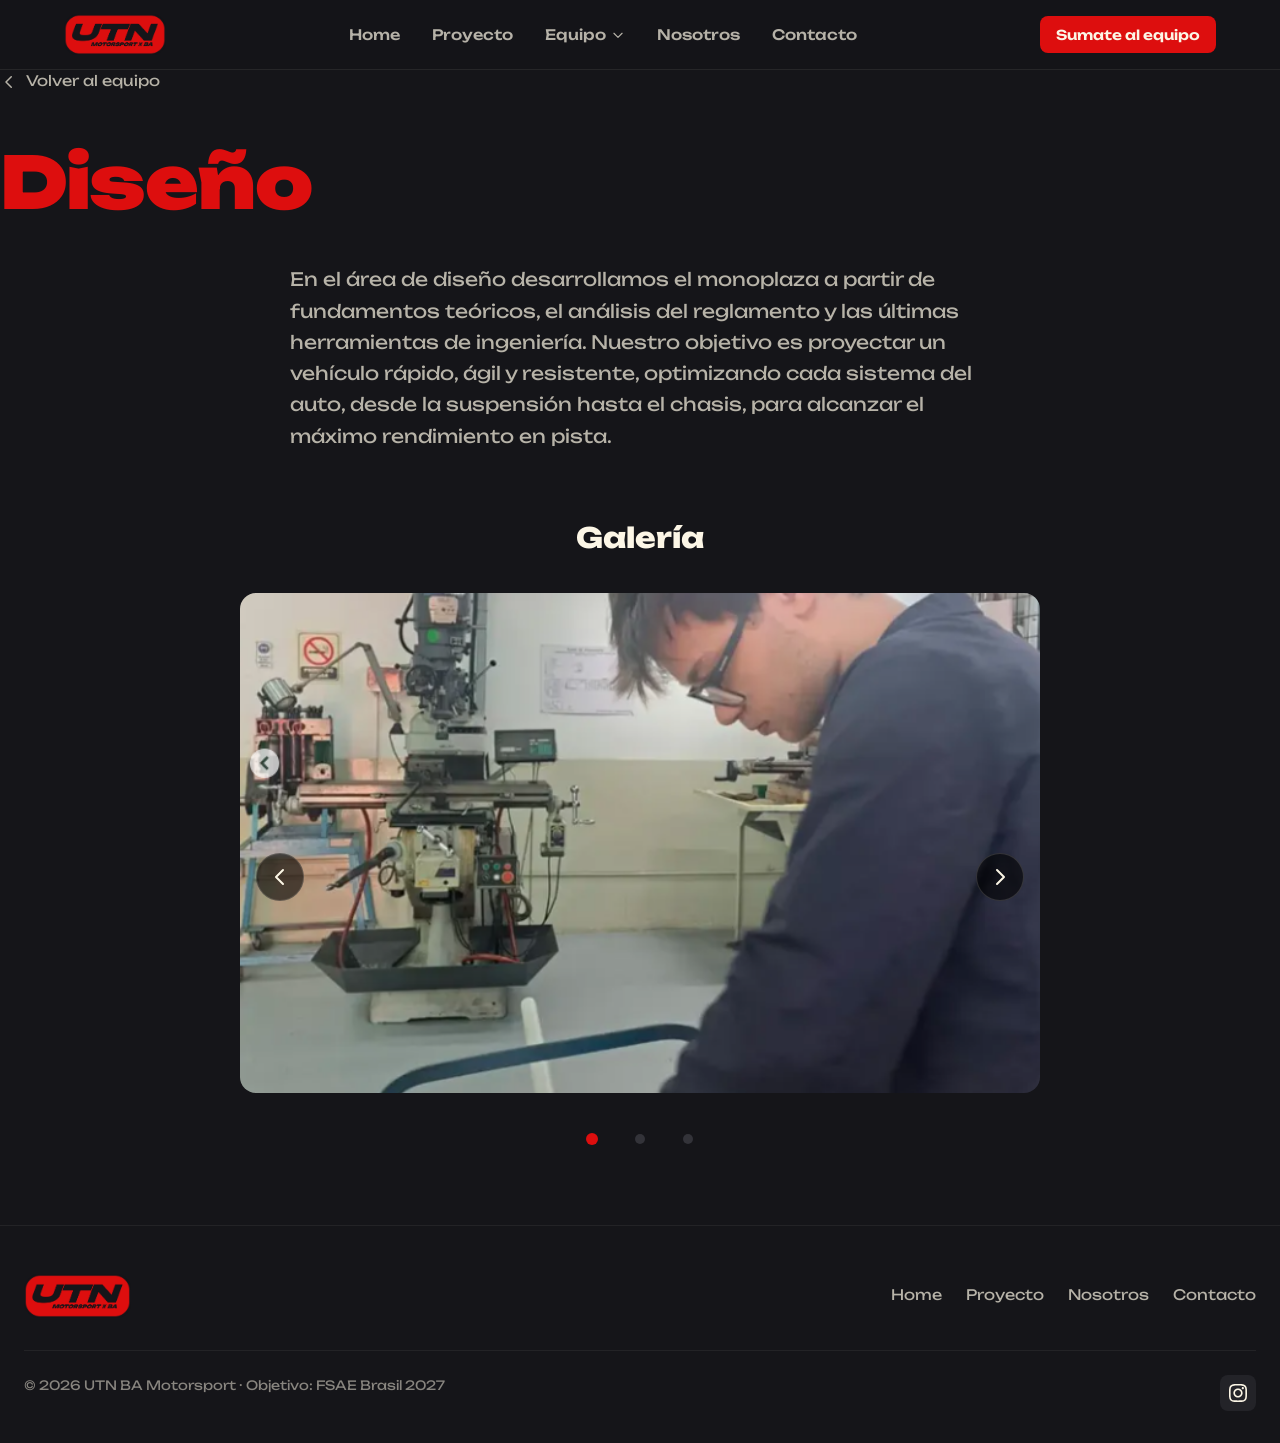
==== equipo/diseno/index.html @ 84226875 "refactor: extract CSS to external files + site audit fixes (a11y, SEO, performance) - Extract inline" ====
<!DOCTYPE html>
<html lang="es">
<head>
  <meta charset="UTF-8">
  <meta name="viewport" content="width=device-width, initial-scale=1.0">
  <meta name="description" content="Equipo de Diseño - UTN FRBA Motorsport Formula Student">
  <meta name="theme-color" content="#151519">
  <title>Diseño | UTN FRBA Motorsport</title>
  <link rel="icon" type="image/png" href="../../assets/img/logo.png">
  <link rel="canonical" href="https://mgazario.github.io/equipo/diseno/index.html">
  <meta property="og:type" content="website">
  <meta property="og:title" content="Diseño — UTN FRBA Motorsport">
  <meta property="og:description" content="Equipo de Diseño del proyecto Formula SAE de la UTN FRBA.">
  <meta property="og:url" content="https://mgazario.github.io/equipo/diseno/index.html">
  <meta property="og:image" content="https://mgazario.github.io/assets/img/logo.png">
  <meta property="og:locale" content="es_AR">
  <link rel="preconnect" href="https://fonts.googleapis.com">
  <link rel="preconnect" href="https://fonts.gstatic.com" crossorigin>
  <link href="https://fonts.googleapis.com/css2?family=Unbounded:wght@400;500;600;700;800;900&display=swap" rel="stylesheet">

  <!-- Styles -->
  <link rel="stylesheet" href="../../styles/global.css">
  <link rel="stylesheet" href="../../styles/equipo.css">
</head>
<body>
  <!-- Header cargado dinámicamente -->
  <div id="site-header"></div>

  <main class="main">
    <section class="hero" aria-labelledby="hero-title">
      <div class="hero__container">
        <a href="../../index.html#equipo" class="hero__back">
          <svg xmlns="http://www.w3.org/2000/svg" fill="none" viewBox="0 0 24 24" stroke="currentColor" stroke-width="2">
            <path stroke-linecap="round" stroke-linejoin="round" d="M15 19l-7-7 7-7" />
          </svg>
          Volver al equipo
        </a>
        <h1 id="hero-title" class="hero__title">Diseño</h1>
        <p class="hero__description">
          En el área de diseño desarrollamos el monoplaza a partir de fundamentos teóricos, el análisis del reglamento y las últimas herramientas de ingeniería. Nuestro objetivo es proyectar un vehículo rápido, ágil y resistente, optimizando cada sistema del auto, desde la suspensión hasta el chasis, para alcanzar el máximo rendimiento en pista.
        </p>
      </div>
    </section>

    <section class="gallery" aria-labelledby="gallery-title">
      <div class="gallery__container">
        <h2 id="gallery-title" class="gallery__title">Galería</h2>

        <div class="carousel">
          <div class="carousel__viewport">
            <div class="carousel__track">
              <div class="carousel__slide">
                <img src="../../assets/img/Taller1.png" alt="Trabajo en taller" width="800" height="500" loading="lazy">
              </div>
              <div class="carousel__slide">
                <img src="../../assets/img/Taller2.png" alt="Trabajo en taller" width="800" height="500" loading="lazy">
              </div>
              <div class="carousel__slide">
                <img src="../../assets/img/DisenioAuto.png" alt="Diseño del auto" width="800" height="500" loading="lazy">
              </div>
            </div>
          </div>

          <button class="carousel__btn carousel__btn--prev" aria-label="Anterior">
            <svg xmlns="http://www.w3.org/2000/svg" fill="none" viewBox="0 0 24 24" stroke="currentColor" stroke-width="2">
              <path stroke-linecap="round" stroke-linejoin="round" d="M15 19l-7-7 7-7" />
            </svg>
          </button>
          <button class="carousel__btn carousel__btn--next" aria-label="Siguiente">
            <svg xmlns="http://www.w3.org/2000/svg" fill="none" viewBox="0 0 24 24" stroke="currentColor" stroke-width="2">
              <path stroke-linecap="round" stroke-linejoin="round" d="M9 5l7 7-7 7" />
            </svg>
          </button>

          <div class="carousel__dots"></div>
        </div>
      </div>
    </section>
  </main>

  <!-- Lightbox -->
  <div class="lightbox" id="lightbox" role="dialog" aria-modal="true" aria-label="Visor de imágenes">
    <div class="lightbox__content">
      <button class="lightbox__close" aria-label="Cerrar">
        <svg xmlns="http://www.w3.org/2000/svg" fill="none" viewBox="0 0 24 24" stroke="currentColor" stroke-width="2">
          <path stroke-linecap="round" stroke-linejoin="round" d="M6 18L18 6M6 6l12 12" />
        </svg>
      </button>
      <button class="lightbox__nav lightbox__nav--prev" aria-label="Anterior">
        <svg xmlns="http://www.w3.org/2000/svg" fill="none" viewBox="0 0 24 24" stroke="currentColor" stroke-width="2">
          <path stroke-linecap="round" stroke-linejoin="round" d="M15 19l-7-7 7-7" />
        </svg>
      </button>
      <img class="lightbox__img" src="" alt="">
      <button class="lightbox__nav lightbox__nav--next" aria-label="Siguiente">
        <svg xmlns="http://www.w3.org/2000/svg" fill="none" viewBox="0 0 24 24" stroke="currentColor" stroke-width="2">
          <path stroke-linecap="round" stroke-linejoin="round" d="M9 5l7 7-7 7" />
        </svg>
      </button>
    </div>
  </div>

  <!-- Footer cargado dinámicamente -->
  <div id="site-footer"></div>

  <!-- Componentes compartidos -->
  <script src="../../components/load-components.js"></script>

  <script>
    // Carousel
    const track = document.querySelector('.carousel__track');
    const slides = document.querySelectorAll('.carousel__slide');
    const prevBtn = document.querySelector('.carousel__btn--prev');
    const nextBtn = document.querySelector('.carousel__btn--next');
    const dotsContainer = document.querySelector('.carousel__dots');
    let currentIndex = 0;

    // Create dots
    slides.forEach((_, i) => {
      const dot = document.createElement('button');
      dot.className = 'carousel__dot' + (i === 0 ? ' carousel__dot--active' : '');
      dot.setAttribute('aria-label', 'Diapositiva ' + (i + 1));
      dot.addEventListener('click', () => goToSlide(i));
      dotsContainer.appendChild(dot);
    });

    const dots = document.querySelectorAll('.carousel__dot');

    function updateCarousel() {
      track.style.transform = `translateX(-${currentIndex * 100}%)`;
      dots.forEach((dot, i) => {
        dot.classList.toggle('carousel__dot--active', i === currentIndex);
      });
    }

    function goToSlide(index) {
      currentIndex = index;
      updateCarousel();
    }

    prevBtn.addEventListener('click', () => {
      currentIndex = (currentIndex - 1 + slides.length) % slides.length;
      updateCarousel();
    });

    nextBtn.addEventListener('click', () => {
      currentIndex = (currentIndex + 1) % slides.length;
      updateCarousel();
    });

    // Lightbox
    const lightbox = document.getElementById('lightbox');
    const lightboxImg = lightbox.querySelector('.lightbox__img');
    const lightboxClose = lightbox.querySelector('.lightbox__close');
    const lightboxPrev = lightbox.querySelector('.lightbox__nav--prev');
    const lightboxNext = lightbox.querySelector('.lightbox__nav--next');
    let lightboxIndex = 0;

    const images = Array.from(slides).map(slide => ({
      src: slide.querySelector('img').src,
      alt: slide.querySelector('img').alt
    }));

    slides.forEach((slide, i) => {
      slide.querySelector('img').addEventListener('click', () => {
        lightboxIndex = i;
        openLightbox();
      });
    });

    function openLightbox() {
      lightboxImg.src = images[lightboxIndex].src;
      lightboxImg.alt = images[lightboxIndex].alt;
      lightbox.classList.add('lightbox--open');
      document.body.style.overflow = 'hidden';
    }

    function closeLightbox() {
      lightbox.classList.remove('lightbox--open');
      document.body.style.overflow = '';
    }

    lightboxClose.addEventListener('click', closeLightbox);
    lightbox.addEventListener('click', (e) => {
      if (e.target === lightbox) closeLightbox();
    });

    lightboxPrev.addEventListener('click', (e) => {
      e.stopPropagation();
      lightboxIndex = (lightboxIndex - 1 + images.length) % images.length;
      lightboxImg.src = images[lightboxIndex].src;
      lightboxImg.alt = images[lightboxIndex].alt;
    });

    lightboxNext.addEventListener('click', (e) => {
      e.stopPropagation();
      lightboxIndex = (lightboxIndex + 1) % images.length;
      lightboxImg.src = images[lightboxIndex].src;
      lightboxImg.alt = images[lightboxIndex].alt;
    });

    // Keyboard navigation
    document.addEventListener('keydown', (e) => {
      if (!lightbox.classList.contains('lightbox--open')) return;
      if (e.key === 'Escape') closeLightbox();
      if (e.key === 'ArrowLeft') lightboxPrev.click();
      if (e.key === 'ArrowRight') lightboxNext.click();
    });
  </script>
</body>
</html>
---- styles/global.css ----
/* ========================================
   Global Styles — UTN FRBA Motorsport
   Compartido por todas las páginas
   ======================================== */

/* ========================================
   CSS Variables & Reset
   ======================================== */
:root {
  --color-black: #151519;
  --color-gray-dark: #1c1c21;
  --color-gray: #232328;
  --color-gray-light: #333339;
  --color-white: #fcf6e6;
  --color-white-muted: rgba(252, 246, 230, 0.7);
  --color-white-subtle: rgba(252, 246, 230, 0.5);
  --color-red: #dd0e0e;
  --color-red-hover: #bb0c0c;
  --color-red-glow: rgba(221, 14, 14, 0.3);
  --font-family: 'Unbounded', sans-serif;
  --max-width: 1600px;
  --header-height: 70px;
}

*, *::before, *::after {
  box-sizing: border-box;
  margin: 0;
  padding: 0;
}

html {
  scroll-behavior: smooth;
}

body {
  font-family: var(--font-family);
  background-color: var(--color-black);
  color: var(--color-white);
  line-height: 1.6;
  -webkit-font-smoothing: antialiased;
}

h1, h2, h3, h4, h5, h6 {
  font-family: var(--font-family);
}

img {
  max-width: 100%;
  height: auto;
  display: block;
}

a {
  color: inherit;
  text-decoration: none;
}

/* Focus visible for accessibility */
:focus-visible {
  outline: 2px solid var(--color-red);
  outline-offset: 2px;
}

::selection {
  background-color: var(--color-red-glow);
  color: var(--color-white);
}

/* ========================================
   Header / Navigation
   ======================================== */
.header {
  position: fixed;
  top: 0;
  left: 0;
  right: 0;
  z-index: 100;
  background: rgba(21, 21, 25, 0.85);
  backdrop-filter: blur(12px);
  -webkit-backdrop-filter: blur(12px);
  border-bottom: 1px solid rgba(252, 246, 230, 0.08);
  height: var(--header-height);
}

.header__container {
  max-width: var(--max-width);
  margin: 0 auto;
  padding: 0 2rem;
  height: 100%;
  display: flex;
  align-items: center;
  justify-content: space-between;
}

@media (min-width: 1200px) {
  .header__container {
    padding: 0 4rem;
  }
}

.header__logo {
  display: flex;
  align-items: center;
}

.header__logo-img {
  height: 42px;
  width: auto;
  object-fit: contain;
  border-radius: 6px;
}

/* Hamburger button (mobile) */
.header__hamburger {
  display: flex;
  flex-direction: column;
  justify-content: center;
  gap: 5px;
  width: 44px;
  height: 44px;
  padding: 10px;
  background: transparent;
  border: none;
  cursor: pointer;
  z-index: 110;
}

.header__hamburger-line {
  display: block;
  width: 100%;
  height: 2px;
  background: var(--color-white);
  border-radius: 2px;
  transition: transform 0.3s ease, opacity 0.3s ease;
}

/* Hamburger → X animation when open */
.header__hamburger[aria-expanded="true"] .header__hamburger-line:nth-child(1) {
  transform: translateY(7px) rotate(45deg);
}

.header__hamburger[aria-expanded="true"] .header__hamburger-line:nth-child(2) {
  opacity: 0;
}

.header__hamburger[aria-expanded="true"] .header__hamburger-line:nth-child(3) {
  transform: translateY(-7px) rotate(-45deg);
}

/* Nav — hidden on mobile by default */
.nav {
  display: none;
}

/* Mobile nav overlay */
.nav--open {
  display: flex;
  position: fixed;
  inset: 0;
  top: var(--header-height);
  background: rgba(21, 21, 25, 0.98);
  backdrop-filter: blur(12px);
  -webkit-backdrop-filter: blur(12px);
  z-index: 99;
  padding: 2rem;
  overflow-y: auto;
}

.nav--open .nav__list {
  flex-direction: column;
  align-items: flex-start;
  gap: 0;
  width: 100%;
}

.nav--open .nav__list > li {
  width: 100%;
  border-bottom: 1px solid rgba(252, 246, 230, 0.06);
}

.nav--open .nav__link {
  display: block;
  padding: 1rem 0;
  font-size: 1.1rem;
}

.nav--open .nav__dropdown-toggle {
  padding: 1rem 0;
  font-size: 1.1rem;
  width: 100%;
  justify-content: space-between;
}

.nav--open .nav__dropdown {
  position: static;
  transform: none;
  margin-top: 0;
  background: transparent;
  backdrop-filter: none;
  border: none;
  border-radius: 0;
  padding: 0 0 0.5rem 1rem;
  opacity: 1;
  visibility: visible;
  display: none;
}

.nav--open .nav__dropdown[data-open="true"] {
  display: block;
}

.nav--open .nav__dropdown-link {
  padding: 0.75rem 0;
  font-size: 1rem;
}

.nav__list {
  display: flex;
  align-items: center;
  gap: 2rem;
  list-style: none;
}

.nav__link {
  font-size: 0.9rem;
  font-weight: 500;
  color: var(--color-white-muted);
  transition: color 0.2s ease;
}

.nav__link:hover {
  color: var(--color-white);
}

/* Dropdown */
.nav__item {
  position: relative;
}

.nav__dropdown-toggle {
  display: flex;
  align-items: center;
  gap: 0.35rem;
  font-family: inherit;
  font-size: 0.9rem;
  font-weight: 500;
  color: var(--color-white-muted);
  background: transparent;
  border: none;
  cursor: pointer;
  transition: color 0.2s ease;
  padding: 0;
}

.nav__dropdown-toggle:hover {
  color: var(--color-white);
}

.nav__dropdown-toggle svg {
  width: 14px;
  height: 14px;
  transition: transform 0.2s ease;
}

.nav__item:hover .nav__dropdown-toggle svg,
.nav__dropdown-toggle[aria-expanded="true"] svg {
  transform: rotate(180deg);
}

.nav__dropdown {
  position: absolute;
  top: 100%;
  left: 50%;
  transform: translateX(-50%);
  min-width: 200px;
  padding: 0.5rem 0;
  margin-top: 0.75rem;
  background: rgba(28, 28, 33, 0.95);
  backdrop-filter: blur(12px);
  border: 1px solid rgba(252, 246, 230, 0.1);
  border-radius: 12px;
  opacity: 0;
  visibility: hidden;
  transition: opacity 0.2s ease, visibility 0.2s ease;
}

/* Show dropdown on hover AND keyboard focus-within AND aria-expanded */
.nav__item:hover .nav__dropdown,
.nav__item:focus-within .nav__dropdown,
.nav__dropdown-toggle[aria-expanded="true"] + .nav__dropdown {
  opacity: 1;
  visibility: visible;
}

.nav__dropdown-link {
  display: block;
  padding: 0.6rem 1.25rem;
  font-size: 0.85rem;
  color: var(--color-white-muted);
  transition: background-color 0.15s ease, color 0.15s ease;
}

.nav__dropdown-link:hover,
.nav__dropdown-link:focus-visible {
  background: rgba(252, 246, 230, 0.05);
  color: var(--color-white);
}

.header__cta {
  display: inline-flex;
}

/* Show desktop nav, hide hamburger on larger screens */
@media (min-width: 768px) {
  .nav {
    display: block;
  }

  .header__hamburger {
    display: none;
  }

  .nav--open {
    display: block;
    position: static;
    background: none;
    backdrop-filter: none;
    padding: 0;
    overflow: visible;
  }
}

/* ========================================
   Buttons
   ======================================== */
.btn {
  display: inline-flex;
  align-items: center;
  justify-content: center;
  gap: 0.5rem;
  padding: 0.75rem 1.5rem;
  font-family: inherit;
  font-size: 0.9rem;
  font-weight: 600;
  border-radius: 8px;
  border: none;
  cursor: pointer;
  transition: all 0.2s ease;
}

.btn--primary {
  background-color: var(--color-red);
  color: var(--color-white);
}

.btn--primary:hover {
  background-color: var(--color-red-hover);
}

.btn--secondary {
  background-color: transparent;
  color: var(--color-white-muted);
  border: 1px solid rgba(252, 246, 230, 0.15);
}

.btn--secondary:hover {
  background-color: rgba(252, 246, 230, 0.05);
  color: var(--color-white);
}

.btn--small {
  padding: 0.5rem 1rem;
  font-size: 0.85rem;
}

/* ========================================
   Main content offset (for fixed header)
   ======================================== */
.main {
  padding-top: var(--header-height);
}

/* ========================================
   Footer
   ======================================== */
.footer {
  background: var(--color-black);
  border-top: 1px solid rgba(252, 246, 230, 0.06);
  padding: 3rem 1.5rem 2rem;
}

.footer__container {
  max-width: var(--max-width);
  margin: 0 auto;
}

.footer__main {
  display: flex;
  flex-direction: column;
  gap: 2rem;
  padding-bottom: 2rem;
  border-bottom: 1px solid rgba(252, 246, 230, 0.06);
}

@media (min-width: 768px) {
  .footer__main {
    flex-direction: row;
    justify-content: space-between;
    align-items: center;
  }
}

.footer__brand {
  display: flex;
  align-items: center;
}

.footer__logo {
  height: 44px;
  width: auto;
  object-fit: contain;
  border-radius: 6px;
}

.footer__links {
  display: flex;
  gap: 1.5rem;
}

.footer__link {
  font-size: 0.9rem;
  color: var(--color-white-muted);
  transition: color 0.2s ease;
}

.footer__link:hover {
  color: var(--color-white);
}

.footer__bottom {
  padding-top: 1.5rem;
  display: flex;
  flex-direction: column;
  gap: 1rem;
  text-align: center;
}

@media (min-width: 768px) {
  .footer__bottom {
    flex-direction: row;
    justify-content: space-between;
    text-align: left;
  }
}

.footer__copyright {
  font-size: 0.8rem;
  color: var(--color-white-subtle);
}

.footer__social {
  display: flex;
  justify-content: center;
  gap: 1rem;
}

@media (min-width: 768px) {
  .footer__social {
    justify-content: flex-end;
  }
}

.footer__social-link {
  width: 36px;
  height: 36px;
  background: var(--color-gray);
  border-radius: 8px;
  display: flex;
  align-items: center;
  justify-content: center;
  transition: background-color 0.2s ease;
}

.footer__social-link:hover {
  background: var(--color-gray-light);
}

.footer__social-link svg {
  width: 18px;
  height: 18px;
  color: var(--color-white);
}

/* ========================================
   Utility Classes
   ======================================== */
.sr-only {
  position: absolute;
  width: 1px;
  height: 1px;
  padding: 0;
  margin: -1px;
  overflow: hidden;
  clip: rect(0, 0, 0, 0);
  white-space: nowrap;
  border: 0;
}
---- styles/equipo.css ----
/* ========================================
   Equipo Page Styles — equipo/*/index.html
   Compartido por todas las subpáginas de equipo
   ======================================== */

/* ========================================
   Hero (Subpage)
   ======================================== */
.hero {
  padding: 5rem 1.5rem 3rem;
  text-align: center;
  border-bottom: 1px solid rgba(252, 246, 230, 0.06);
}

.hero__container {
  max-width: var(--max-width);
  margin: 0 auto;
}

.hero__back {
  display: inline-flex;
  align-items: center;
  gap: 0.5rem;
  font-size: 0.9rem;
  color: var(--color-white-muted);
  margin-bottom: 2rem;
  transition: color 0.2s ease;
}

.hero__back:hover {
  color: var(--color-white);
}

.hero__back svg {
  width: 18px;
  height: 18px;
}

.hero__title {
  font-size: clamp(2.75rem, 6vw, 4.5rem);
  font-weight: 900;
  letter-spacing: -0.02em;
  margin-bottom: 1.5rem;
  color: var(--color-red);
}

.hero__description {
  font-size: 1.15rem;
  color: var(--color-white-muted);
  max-width: 700px;
  margin: 0 auto;
  line-height: 1.7;
}

/* ========================================
   Gallery
   ======================================== */
.gallery {
  padding: 4rem 1.5rem;
}

.gallery__container {
  max-width: var(--max-width);
  margin: 0 auto;
}

.gallery__title {
  font-size: 1.75rem;
  font-weight: 800;
  margin-bottom: 2rem;
  text-align: center;
}

/* ========================================
   Carousel
   ======================================== */
.carousel {
  position: relative;
  max-width: 800px;
  margin: 0 auto;
}

.carousel__viewport {
  position: relative;
  overflow: hidden;
  border-radius: 16px;
  background: var(--color-gray);
  aspect-ratio: 16/10;
}

.carousel__track {
  display: flex;
  transition: transform 0.4s ease;
  height: 100%;
}

.carousel__slide {
  min-width: 100%;
  height: 100%;
}

.carousel__slide img {
  width: 100%;
  height: 100%;
  object-fit: cover;
  cursor: pointer;
}

.carousel__btn {
  position: absolute;
  top: 50%;
  transform: translateY(-50%);
  width: 48px;
  height: 48px;
  border-radius: 50%;
  background: rgba(0, 0, 0, 0.6);
  border: 1px solid rgba(252, 246, 230, 0.15);
  color: var(--color-white);
  cursor: pointer;
  display: flex;
  align-items: center;
  justify-content: center;
  transition: all 0.2s ease;
  z-index: 10;
}

.carousel__btn:hover {
  background: rgba(0, 0, 0, 0.8);
  border-color: rgba(252, 246, 230, 0.3);
}

.carousel__btn--prev {
  left: 1rem;
}

.carousel__btn--next {
  right: 1rem;
}

.carousel__btn svg {
  width: 24px;
  height: 24px;
}

.carousel__dots {
  display: flex;
  justify-content: center;
  gap: 0.25rem;
  margin-top: 1.5rem;
}

.carousel__dot {
  width: 44px;
  height: 44px;
  border-radius: 50%;
  background: transparent;
  border: none;
  cursor: pointer;
  transition: all 0.2s ease;
  position: relative;
  display: flex;
  align-items: center;
  justify-content: center;
}

/* Visual dot inside the touch target */
.carousel__dot::after {
  content: '';
  width: 10px;
  height: 10px;
  border-radius: 50%;
  background: var(--color-gray-light);
  transition: all 0.2s ease;
}

.carousel__dot--active::after {
  background: var(--color-red);
  transform: scale(1.2);
}

/* ========================================
   Lightbox
   ======================================== */
.lightbox {
  position: fixed;
  inset: 0;
  background: rgba(0, 0, 0, 0.95);
  z-index: 1000;
  display: flex;
  align-items: center;
  justify-content: center;
  opacity: 0;
  visibility: hidden;
  transition: opacity 0.3s ease, visibility 0.3s ease;
}

.lightbox--open {
  opacity: 1;
  visibility: visible;
}

.lightbox__content {
  position: relative;
  max-width: 90vw;
  max-height: 90vh;
}

.lightbox__img {
  max-width: 90vw;
  max-height: 90vh;
  object-fit: contain;
  border-radius: 8px;
}

.lightbox__close {
  position: absolute;
  top: -50px;
  right: 0;
  width: 40px;
  height: 40px;
  background: transparent;
  border: none;
  color: var(--color-white);
  cursor: pointer;
  display: flex;
  align-items: center;
  justify-content: center;
}

.lightbox__close svg {
  width: 32px;
  height: 32px;
}

.lightbox__nav {
  position: absolute;
  top: 50%;
  transform: translateY(-50%);
  width: 48px;
  height: 48px;
  border-radius: 50%;
  background: rgba(252, 246, 230, 0.1);
  border: 1px solid rgba(252, 246, 230, 0.2);
  color: var(--color-white);
  cursor: pointer;
  display: flex;
  align-items: center;
  justify-content: center;
  transition: all 0.2s ease;
}

.lightbox__nav:hover {
  background: rgba(252, 246, 230, 0.2);
}

.lightbox__nav--prev {
  left: -70px;
}

.lightbox__nav--next {
  right: -70px;
}

.lightbox__nav svg {
  width: 24px;
  height: 24px;
}

@media (max-width: 768px) {
  .lightbox__nav--prev {
    left: 10px;
  }
  .lightbox__nav--next {
    right: 10px;
  }
}
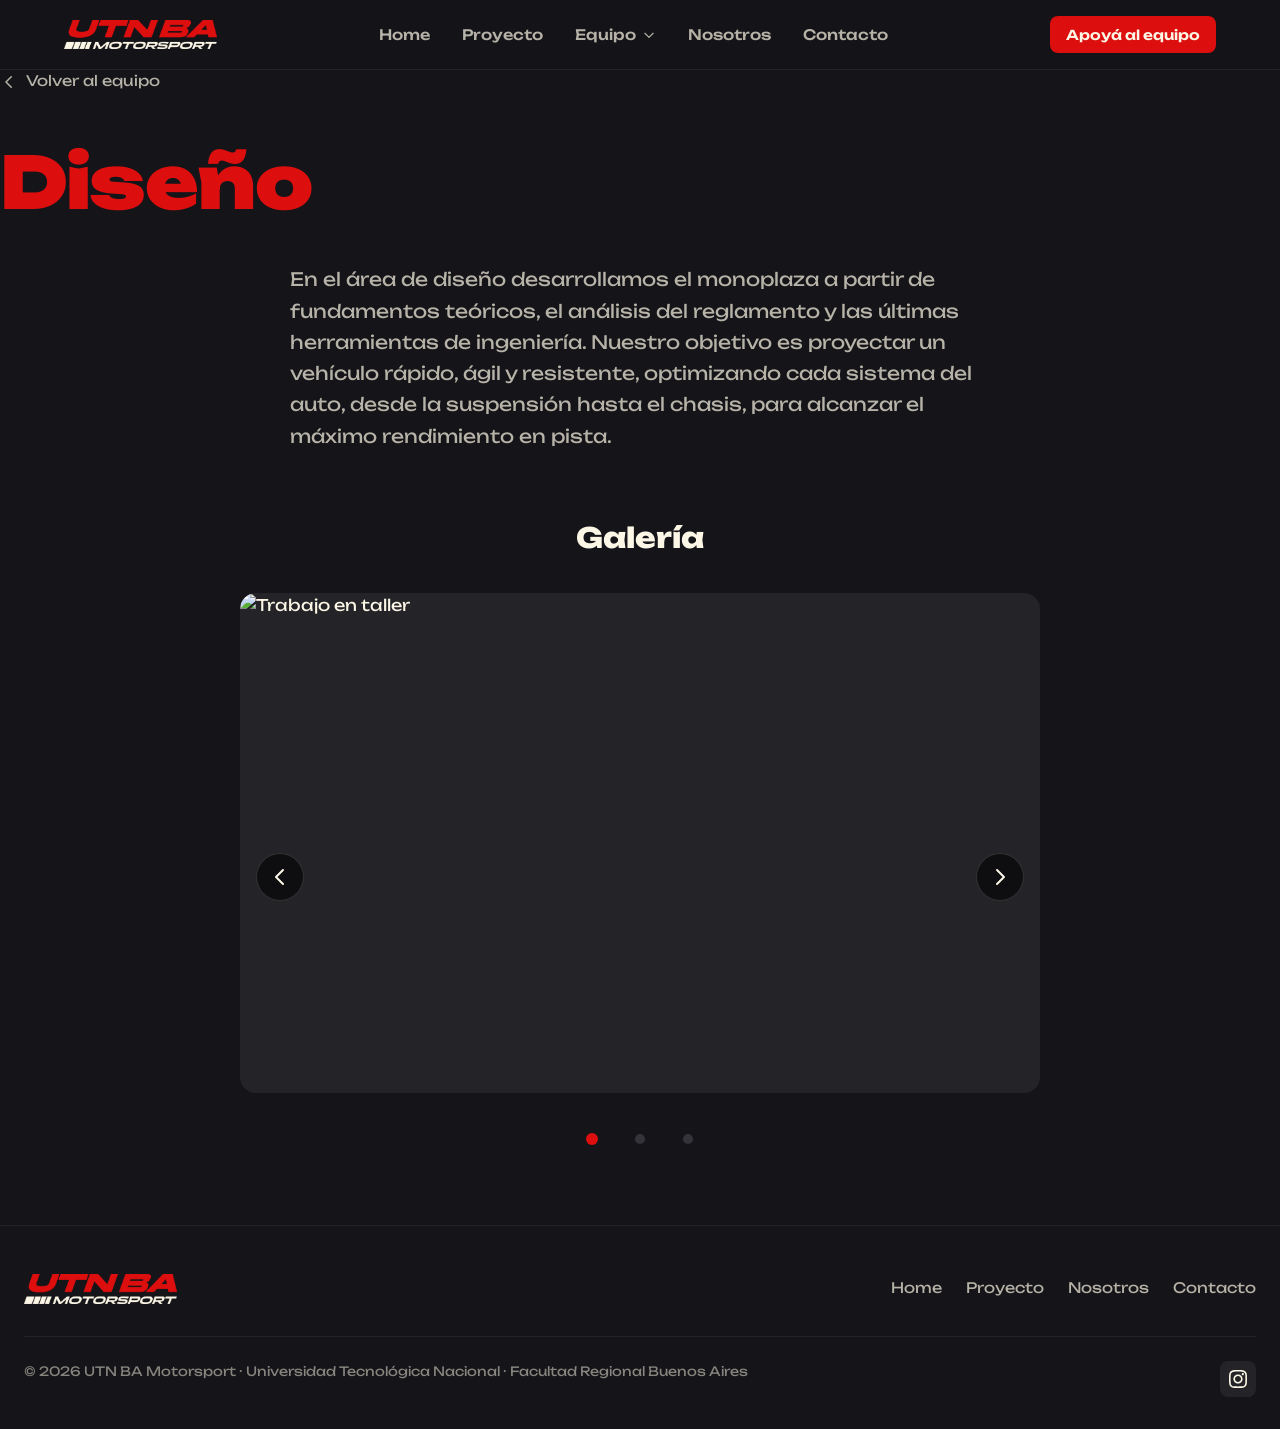
==== commit 534126c1: "Hero full-screen con render, rojo del logo y favicon cuadrado - Hero: render del auto a pantalla com" ====
--- a/equipo/diseno/index.html
+++ b/equipo/diseno/index.html
@@ -6,7 +6,7 @@
   <meta name="description" content="Equipo de Diseño - UTN FRBA Motorsport Formula Student">
   <meta name="theme-color" content="#151519">
   <title>Diseño | UTN FRBA Motorsport</title>
-  <link rel="icon" type="image/png" href="../../assets/img/logo.png">
+  <link rel="icon" type="image/png" href="../../assets/img/favicon.png">
   <link rel="canonical" href="https://mgazario.github.io/equipo/diseno/index.html">
   <meta property="og:type" content="website">
   <meta property="og:title" content="Diseño — UTN FRBA Motorsport">
--- a/styles/global.css
+++ b/styles/global.css
@@ -104,10 +104,9 @@
 }
 
 .header__logo-img {
-  height: 42px;
+  height: 30px;
   width: auto;
   object-fit: contain;
-  border-radius: 6px;
 }
 
 /* Hamburger button (mobile) */
@@ -358,8 +357,8 @@
 }
 
 .btn--secondary {
-  background-color: transparent;
-  color: var(--color-white-muted);
+  background-color: white;
+  color: #0c0c0f;
   border: 1px solid rgba(252, 246, 230, 0.15);
 }
 
@@ -416,10 +415,9 @@
 }
 
 .footer__logo {
-  height: 44px;
+  height: 30px;
   width: auto;
   object-fit: contain;
-  border-radius: 6px;
 }
 
 .footer__links {
--- a/styles/equipo.css
+++ b/styles/equipo.css
@@ -42,6 +42,7 @@
   letter-spacing: -0.02em;
   margin-bottom: 1.5rem;
   color: var(--color-red);
+  justify-self: center;
 }
 
 .hero__description {
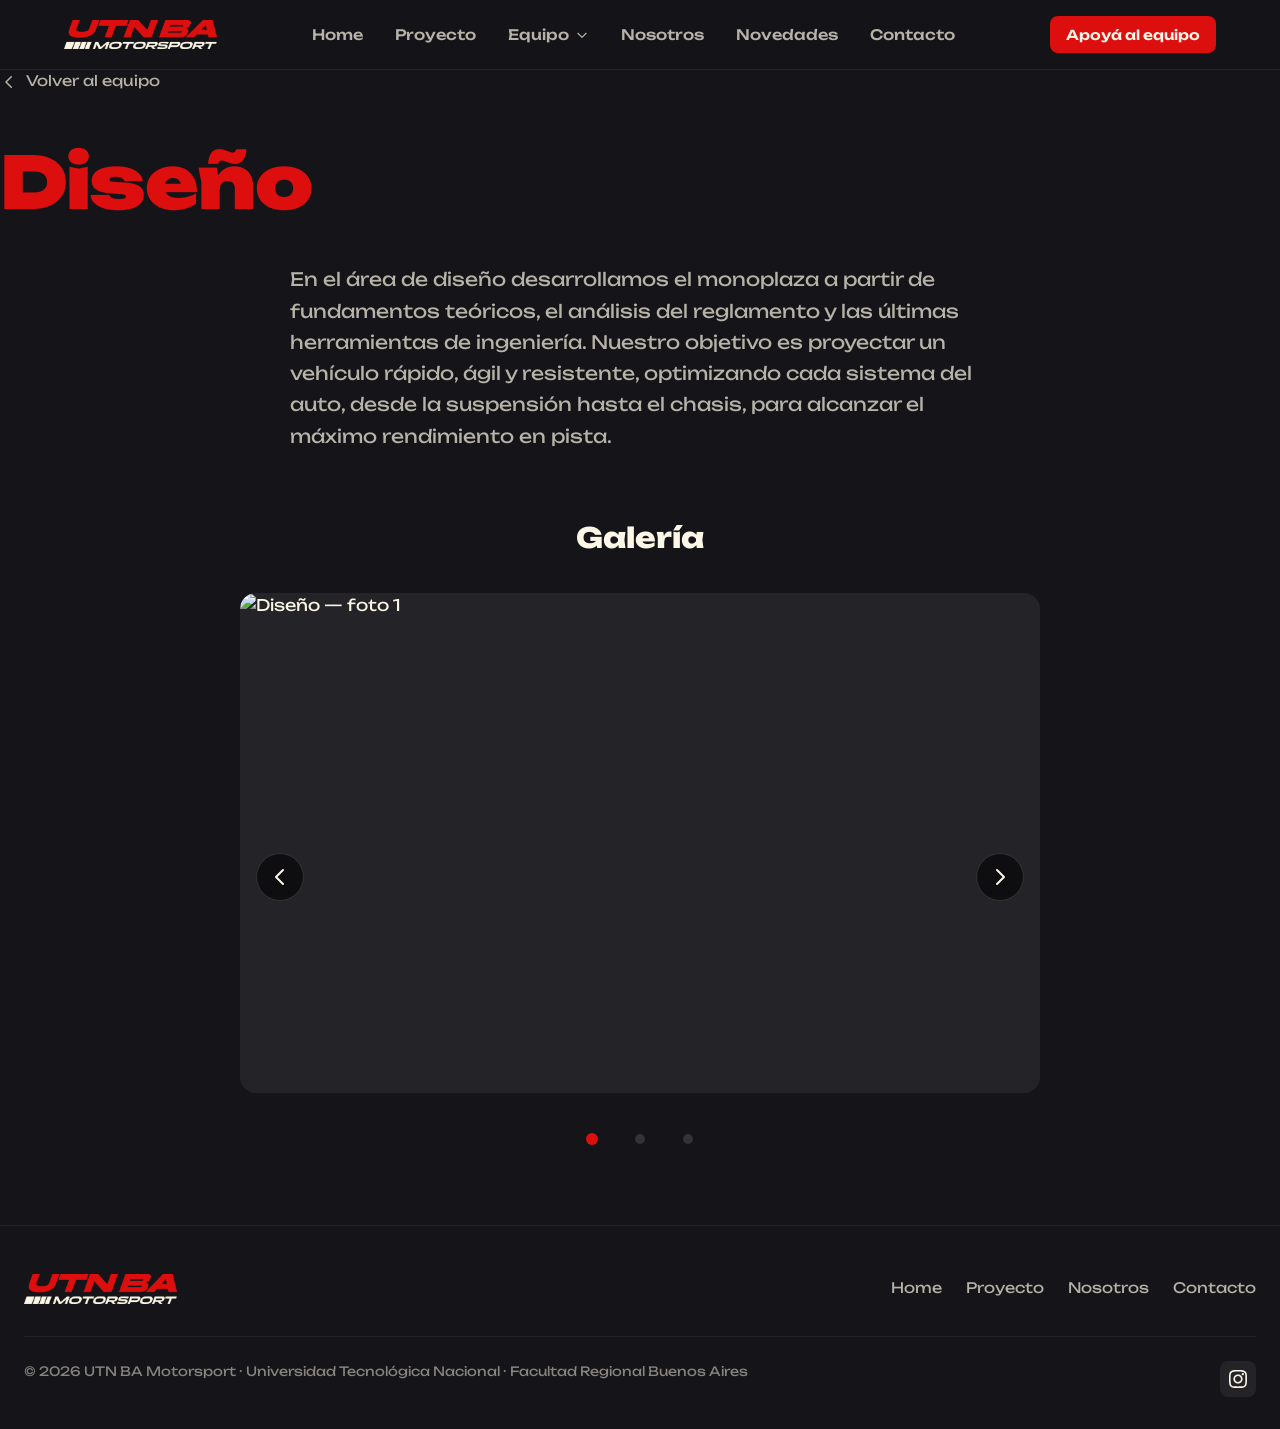
==== commit 6db1cd8b: "Agregar sección Novedades (redes + globitos) y definir fotos de áreas - Nueva sección "Novedades" en" ====
--- a/equipo/diseno/index.html
+++ b/equipo/diseno/index.html
@@ -19,8 +19,8 @@
   <link href="https://fonts.googleapis.com/css2?family=Unbounded:wght@400;500;600;700;800;900&display=swap" rel="stylesheet">
 
   <!-- Styles -->
-  <link rel="stylesheet" href="../../styles/global.css">
-  <link rel="stylesheet" href="../../styles/equipo.css">
+  <link rel="stylesheet" href="../../styles/global.css?v=7">
+  <link rel="stylesheet" href="../../styles/equipo.css?v=7">
 </head>
 <body>
   <!-- Header cargado dinámicamente -->
@@ -50,13 +50,13 @@
           <div class="carousel__viewport">
             <div class="carousel__track">
               <div class="carousel__slide">
-                <img src="../../assets/img/Taller1.png" alt="Trabajo en taller" width="800" height="500" loading="lazy">
+                <img src="../../assets/img/equipo/diseno1.jpg" alt="Diseño — foto 1" width="800" height="500" loading="lazy">
               </div>
               <div class="carousel__slide">
-                <img src="../../assets/img/Taller2.png" alt="Trabajo en taller" width="800" height="500" loading="lazy">
+                <img src="../../assets/img/equipo/diseno2.jpg" alt="Diseño — foto 2" width="800" height="500" loading="lazy">
               </div>
               <div class="carousel__slide">
-                <img src="../../assets/img/DisenioAuto.png" alt="Diseño del auto" width="800" height="500" loading="lazy">
+                <img src="../../assets/img/equipo/diseno3.jpg" alt="Diseño — foto 3" width="800" height="500" loading="lazy">
               </div>
             </div>
           </div>
--- a/styles/global.css
+++ b/styles/global.css
@@ -383,6 +383,8 @@
    Footer
    ======================================== */
 .footer {
+  position: relative;
+  z-index: 1;
   background: var(--color-black);
   border-top: 1px solid rgba(252, 246, 230, 0.06);
   padding: 3rem 1.5rem 2rem;
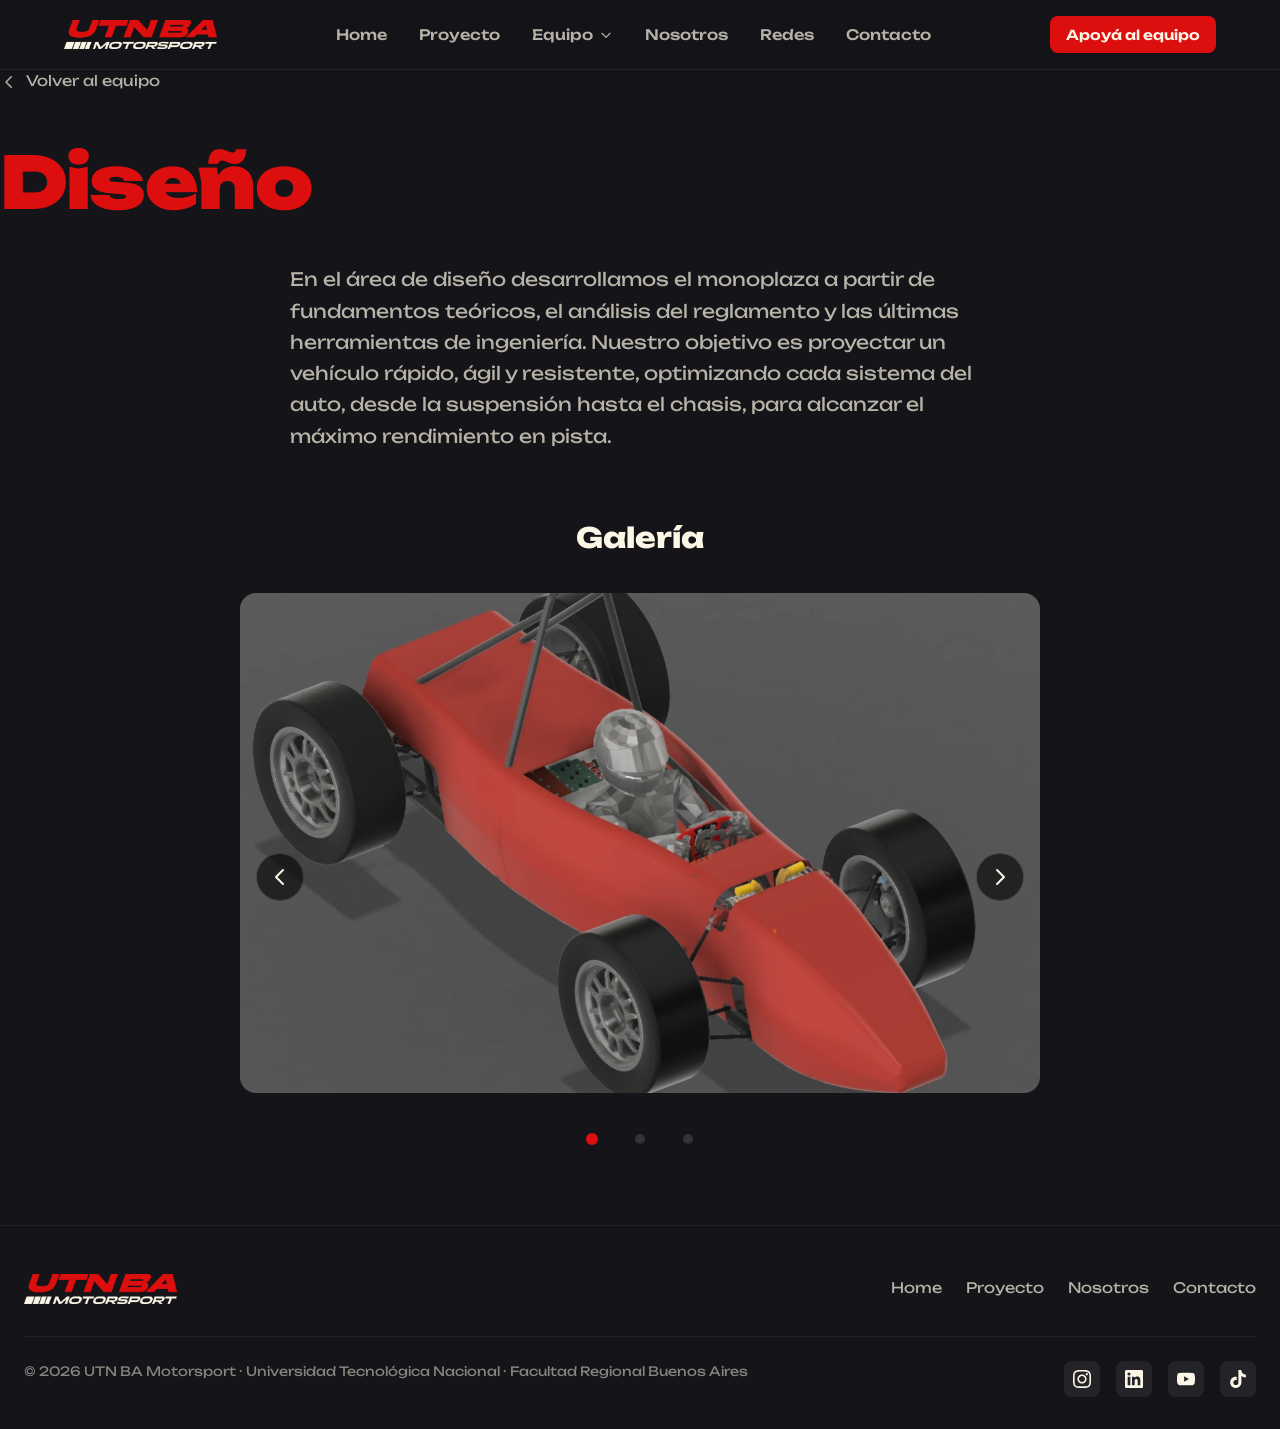
==== commit 9e4eed59: "Galerías de equipo: apuntar a las fotos reales subidas - Rutas actualizadas a assets/img/ (raíz) con" ====
--- a/equipo/diseno/index.html
+++ b/equipo/diseno/index.html
@@ -50,13 +50,13 @@
           <div class="carousel__viewport">
             <div class="carousel__track">
               <div class="carousel__slide">
-                <img src="../../assets/img/equipo/diseno1.jpg" alt="Diseño — foto 1" width="800" height="500" loading="lazy">
+                <img src="../../assets/img/diseno1.png" alt="Diseño — foto 1" width="800" height="500" loading="lazy">
               </div>
               <div class="carousel__slide">
-                <img src="../../assets/img/equipo/diseno2.jpg" alt="Diseño — foto 2" width="800" height="500" loading="lazy">
+                <img src="../../assets/img/diseno2.png" alt="Diseño — foto 2" width="800" height="500" loading="lazy">
               </div>
               <div class="carousel__slide">
-                <img src="../../assets/img/equipo/diseno3.jpg" alt="Diseño — foto 3" width="800" height="500" loading="lazy">
+                <img src="../../assets/img/diseno3.png" alt="Diseño — foto 3" width="800" height="500" loading="lazy">
               </div>
             </div>
           </div>
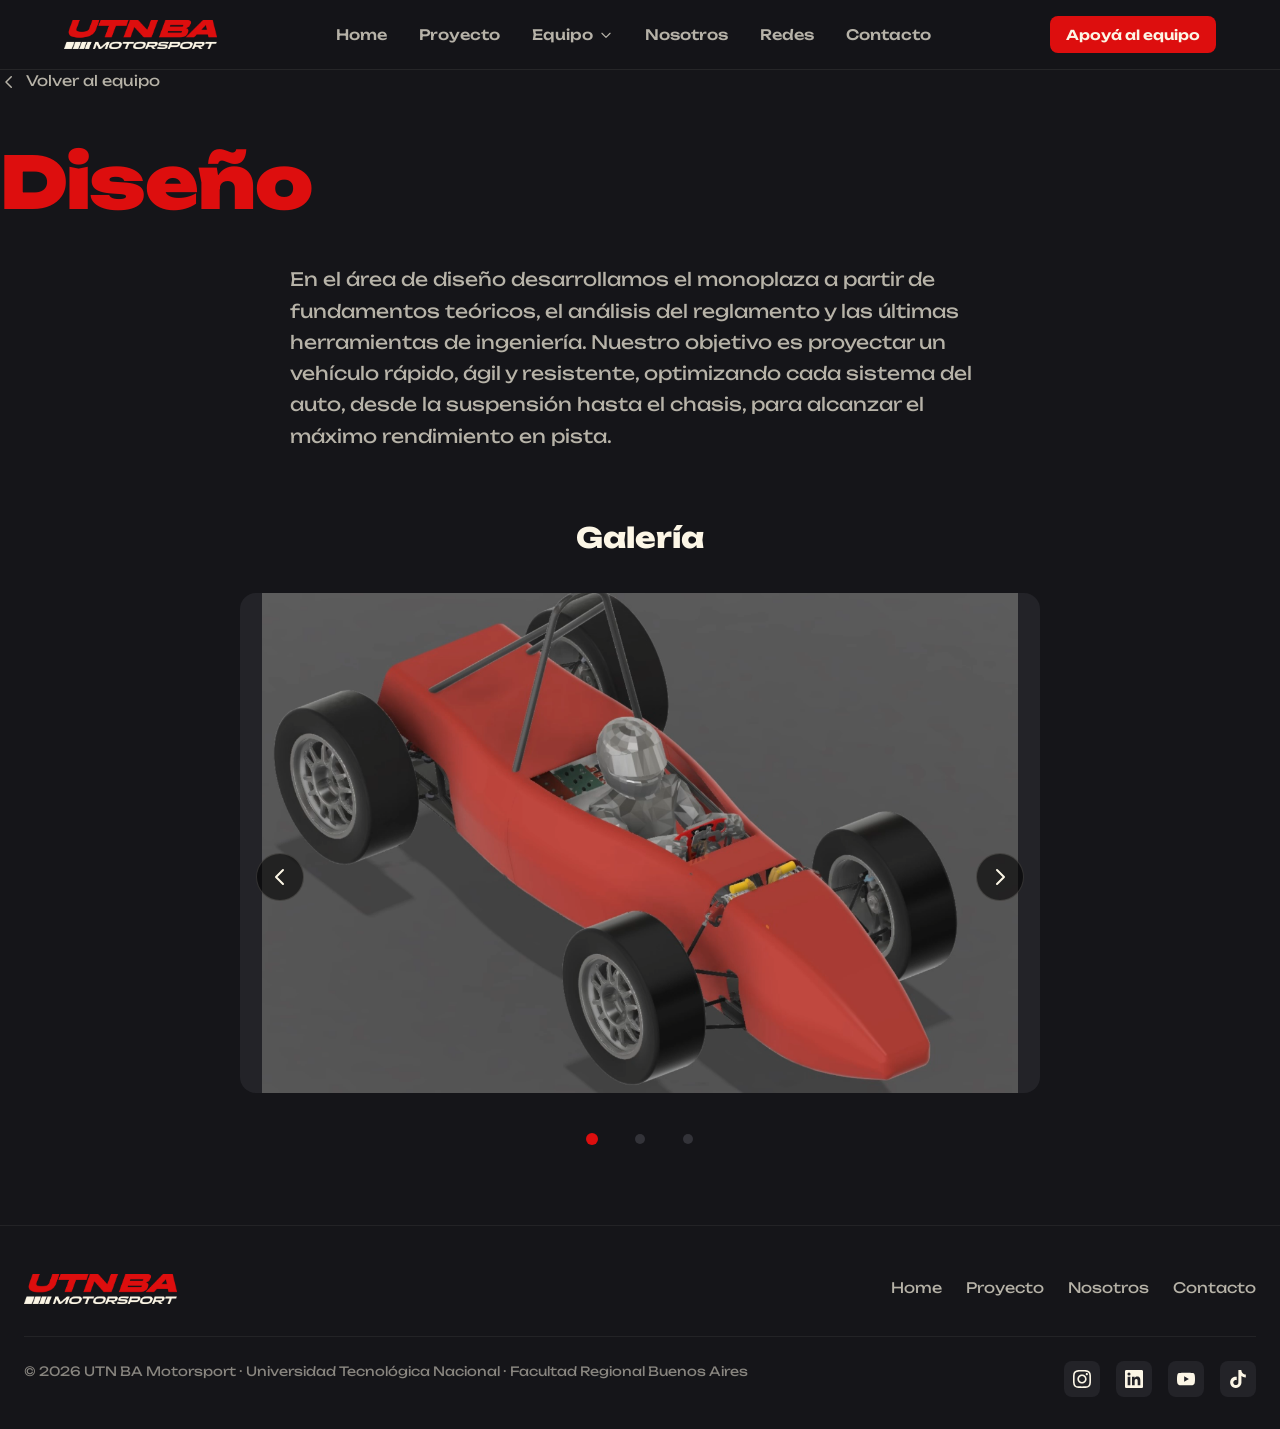
==== commit 90d13f78: "Galerías: simulación y comunicación a 2 fotos + fit contain - Simulación: 2 slides (sacado el 3ro) -" ====
--- a/equipo/diseno/index.html
+++ b/equipo/diseno/index.html
@@ -20,7 +20,7 @@
 
   <!-- Styles -->
   <link rel="stylesheet" href="../../styles/global.css?v=7">
-  <link rel="stylesheet" href="../../styles/equipo.css?v=7">
+  <link rel="stylesheet" href="../../styles/equipo.css?v=8">
 </head>
 <body>
   <!-- Header cargado dinámicamente -->
--- a/styles/equipo.css
+++ b/styles/equipo.css
@@ -103,7 +103,7 @@
 .carousel__slide img {
   width: 100%;
   height: 100%;
-  object-fit: cover;
+  object-fit: contain;
   cursor: pointer;
 }
 
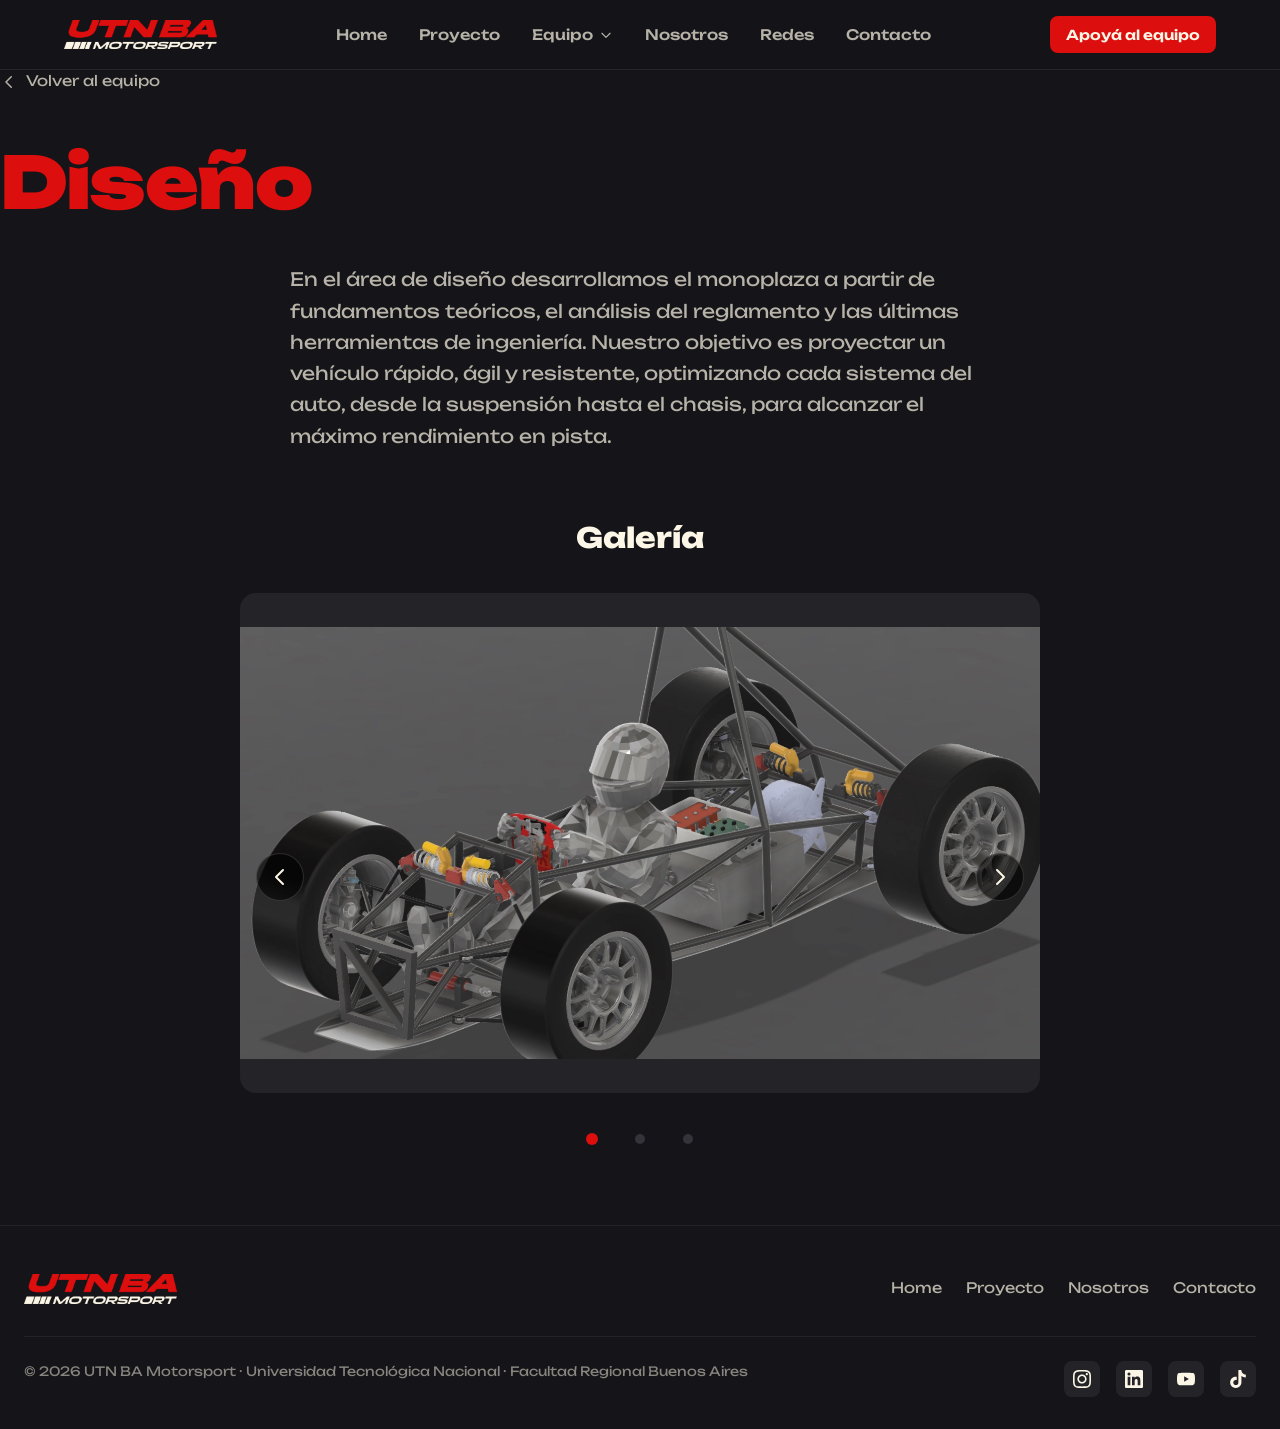
==== commit 10d00cc6: "Fix menú mobile, botón compacto y dirección - Menú hamburguesa: abría colapsado (64px) porque el hea" ====
--- a/equipo/diseno/index.html
+++ b/equipo/diseno/index.html
@@ -19,7 +19,7 @@
   <link href="https://fonts.googleapis.com/css2?family=Unbounded:wght@400;500;600;700;800;900&display=swap" rel="stylesheet">
 
   <!-- Styles -->
-  <link rel="stylesheet" href="../../styles/global.css?v=7">
+  <link rel="stylesheet" href="../../styles/global.css?v=11">
   <link rel="stylesheet" href="../../styles/equipo.css?v=8">
 </head>
 <body>
@@ -104,7 +104,7 @@
   <div id="site-footer"></div>
 
   <!-- Componentes compartidos -->
-  <script src="../../components/load-components.js"></script>
+  <script src="../../components/load-components.js?v=11"></script>
 
   <script>
     // Carousel
--- a/styles/global.css
+++ b/styles/global.css
@@ -151,17 +151,24 @@
   display: none;
 }
 
-/* Mobile nav overlay */
+/* Mobile nav overlay.
+   OJO: .header tiene backdrop-filter, lo que lo convierte en contenedor
+   de referencia de sus hijos position:fixed. Por eso NO se puede usar
+   bottom:0 (quedaba relativo al header de 70px y el menú colapsaba);
+   fijamos altura explícita. */
 .nav--open {
-  display: flex;
+  display: block;
   position: fixed;
-  inset: 0;
   top: var(--header-height);
+  left: 0;
+  right: 0;
+  height: calc(100vh - var(--header-height));
+  height: calc(100dvh - var(--header-height));
   background: rgba(21, 21, 25, 0.98);
   backdrop-filter: blur(12px);
   -webkit-backdrop-filter: blur(12px);
   z-index: 99;
-  padding: 2rem;
+  padding: 1.5rem 2rem 2rem;
   overflow-y: auto;
 }
 
@@ -307,6 +314,18 @@
 
 .header__cta {
   display: inline-flex;
+  white-space: nowrap;
+}
+
+/* CTA: en mobile texto corto "Apoyanos" (menos invasivo); en desktop completo */
+.header__cta-full { display: none; }
+.header__cta-short { display: inline; }
+
+/* Menos padding lateral del header en mobile para dar aire */
+@media (max-width: 767px) {
+  .header__container {
+    padding: 0 1rem;
+  }
 }
 
 /* Show desktop nav, hide hamburger on larger screens */
@@ -327,6 +346,9 @@
     padding: 0;
     overflow: visible;
   }
+
+  .header__cta-full { display: inline; }
+  .header__cta-short { display: none; }
 }
 
 /* ========================================
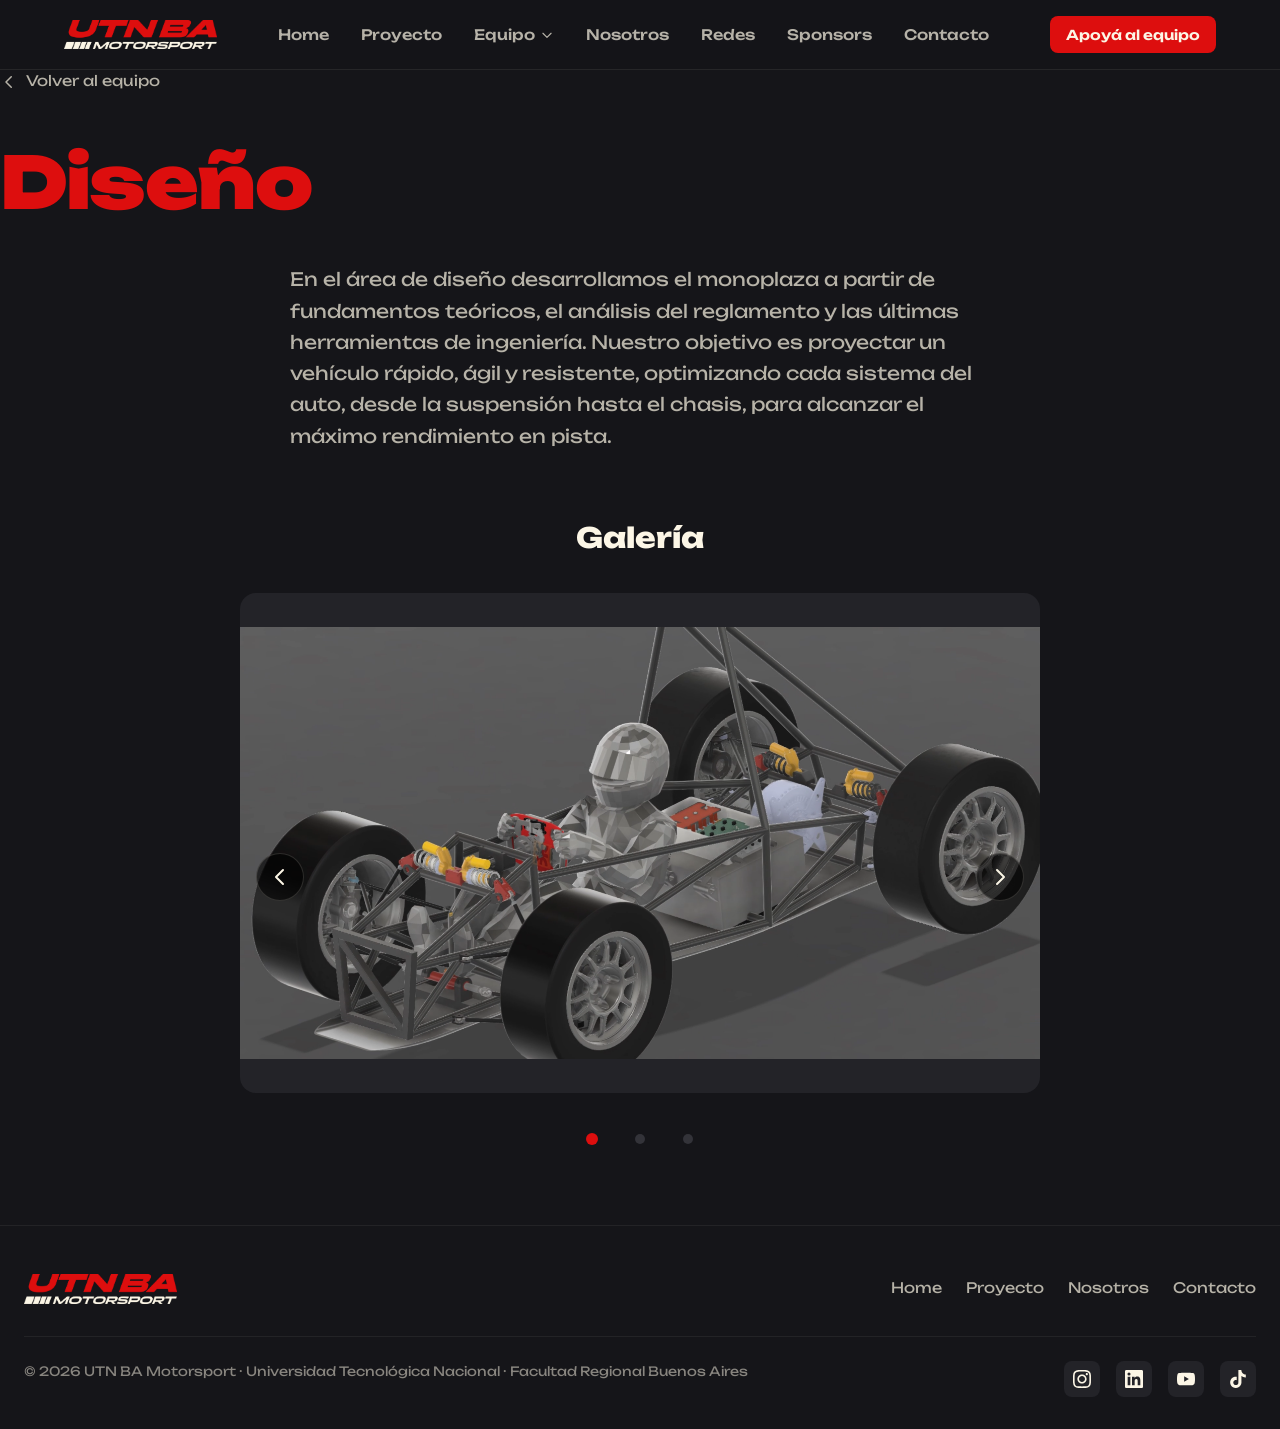
==== commit 1b16cc88: "Agregar Sponsors al menú de navegación - Nuevo item "Sponsors" en el nav (entre Redes y Contacto) - " ====
--- a/equipo/diseno/index.html
+++ b/equipo/diseno/index.html
@@ -104,7 +104,7 @@
   <div id="site-footer"></div>
 
   <!-- Componentes compartidos -->
-  <script src="../../components/load-components.js?v=11"></script>
+  <script src="../../components/load-components.js?v=12"></script>
 
   <script>
     // Carousel
